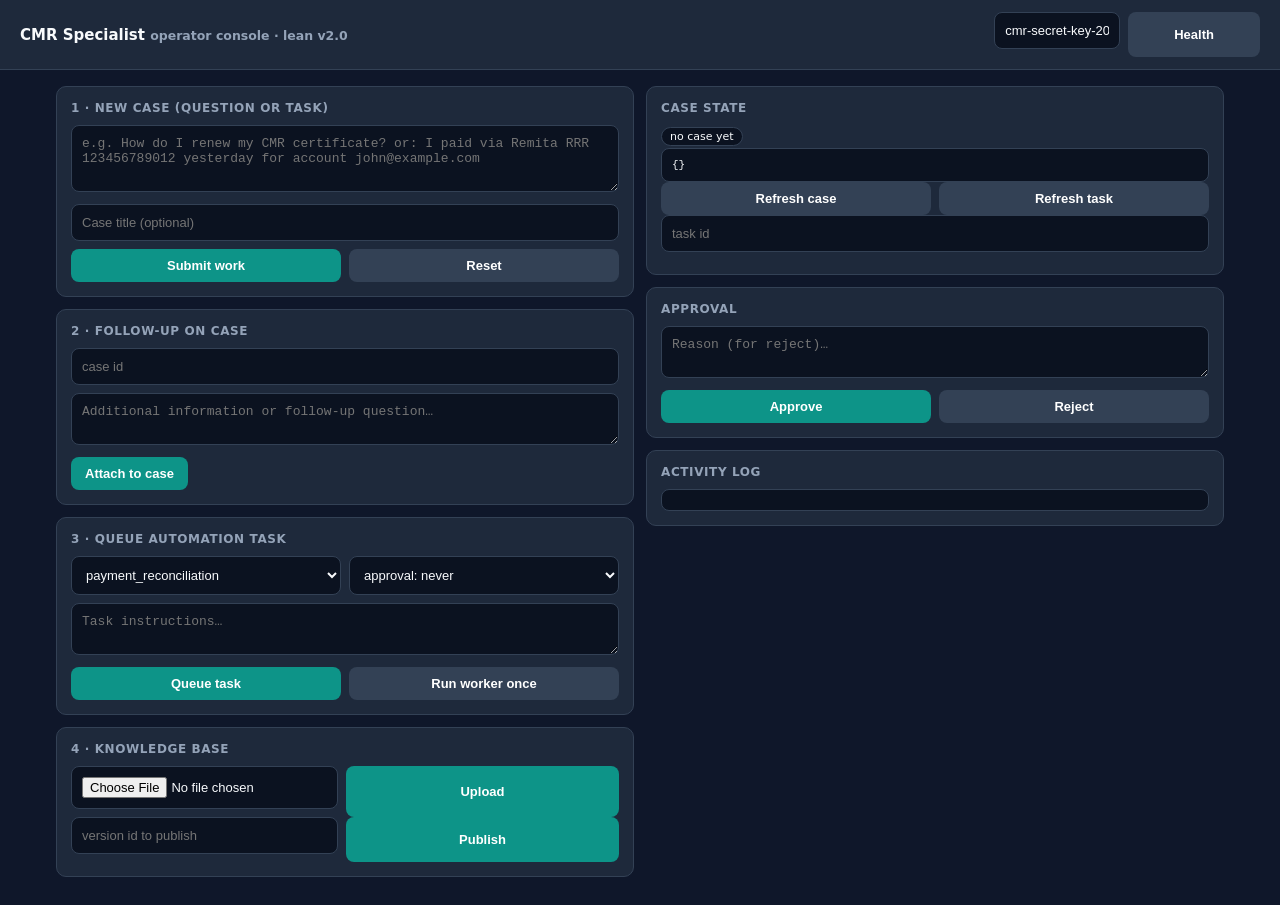
==== frontend/index.html @ 01dd5f5b "CMR Specialist v2.0: model-proposed planning, sealed tool module, OpenRouter inference, manuals" ====
<!DOCTYPE html>
<html lang="en">
<head>
<meta charset="UTF-8"><meta name="viewport" content="width=device-width, initial-scale=1.0">
<title>CMR Specialist — Operator Console (v2.0)</title>
<style>
:root{--bg:#0f172a;--panel:#1e293b;--line:#334155;--tx:#f8fafc;--mut:#94a3b8;--acc:#0d9488}
*{box-sizing:border-box;margin:0;padding:0}body{font-family:Inter,system-ui,sans-serif;background:var(--bg);color:var(--tx);min-height:100vh}
header{display:flex;justify-content:space-between;align-items:center;padding:12px 20px;background:var(--panel);border-bottom:1px solid var(--line)}
h1{font-size:15px}small{color:var(--mut)}
main{display:grid;grid-template-columns:1fr 1fr;gap:12px;padding:16px;max-width:1200px;margin:0 auto}
.card{background:var(--panel);border:1px solid var(--line);border-radius:10px;padding:14px;margin-bottom:12px}
.card h2{font-size:12px;text-transform:uppercase;letter-spacing:.05em;color:var(--mut);margin-bottom:10px}
textarea,input,select{width:100%;background:#0b1220;border:1px solid var(--line);color:var(--tx);border-radius:8px;padding:10px;font-size:13px;margin-bottom:8px}
button{background:var(--acc);border:none;color:#fff;padding:9px 14px;border-radius:8px;font-weight:600;cursor:pointer;font-size:13px}
button.ghost{background:#334155}button:disabled{opacity:.5}
pre{background:#0b1220;border:1px solid var(--line);border-radius:8px;padding:10px;font-size:11px;overflow:auto;max-height:320px;white-space:pre-wrap}
.row{display:flex;gap:8px}.row>*{flex:1}
.badge{display:inline-block;padding:2px 8px;border-radius:12px;font-size:11px;background:#0b1220;border:1px solid var(--line);margin:2px 4px 2px 0}
.ok{color:#34d399}.warn{color:#fbbf24}.err{color:#f87171}
@media(max-width:900px){main{grid-template-columns:1fr}}
</style>
</head>
<body>
<header>
<div><h1>CMR Specialist <small>operator console · lean v2.0</small></h1></div>
<div class="row" style="max-width:420px"><input id="apiKey" value="cmr-secret-key-2026" placeholder="API key"><button class="ghost" onclick="checkHealth()">Health</button></div>
</header>
<main>
<div>
<div class="card"><h2>1 · New case (question or task)</h2>
<textarea id="caseText" rows="3" placeholder="e.g. How do I renew my CMR certificate? or: I paid via Remita RRR 123456789012 yesterday for account john@example.com"></textarea>
<input id="caseTitle" placeholder="Case title (optional)">
<div class="row"><button onclick="createCase()">Submit work</button><button class="ghost" onclick="resetAll()">Reset</button></div>
</div>
<div class="card"><h2>2 · Follow-up on case</h2>
<input id="caseId" placeholder="case id">
<textarea id="followText" rows="2" placeholder="Additional information or follow-up question…"></textarea>
<button onclick="addMessage()">Attach to case</button>
</div>
<div class="card"><h2>3 · Queue automation task</h2>
<div class="row"><select id="taskType"><option value="payment_reconciliation">payment_reconciliation</option><option value="change_of_ownership">change_of_ownership</option><option value="general_support">general_support</option></select>
<select id="appr"><option value="never">approval: never</option><option value="sensitive">approval: sensitive</option><option value="always">approval: always</option></select></div>
<textarea id="taskInstr" rows="2" placeholder="Task instructions…"></textarea>
<div class="row"><button onclick="createTask()">Queue task</button><button class="ghost" onclick="runWorkerOnce()">Run worker once</button></div>
</div>
<div class="card"><h2>4 · Knowledge base</h2>
<div class="row"><input type="file" id="kbFile"><button onclick="uploadDoc()">Upload</button></div>
<div class="row"><input id="verId" placeholder="version id to publish"><button onclick="publishVer()">Publish</button></div>
</div>
</div>
<div>
<div class="card"><h2>Case state</h2><div id="statusLine"><span class="badge">no case yet</span></div><pre id="caseOut">{}</pre>
<div class="row"><button class="ghost" onclick="refreshCase()">Refresh case</button><button class="ghost" onclick="refreshTask()">Refresh task</button></div>
<input id="taskId" placeholder="task id"></div>
<div class="card"><h2>Approval</h2>
<textarea id="apprReason" rows="2" placeholder="Reason (for reject)…"></textarea>
<div class="row"><button onclick="decide(true)">Approve</button><button class="ghost" onclick="decide(false)">Reject</button></div>
</div>
<div class="card"><h2>Activity log</h2><pre id="log"></pre></div>
</div>
</main>
<script>
const API = location.host ? '' : 'http://localhost:8080';
let lastCase=null,lastTask=null;
const $=id=>document.getElementById(id);
const hdr=()=>({'Content-Type':'application/json','X-API-Key':$('apiKey').value});
function say(m){$('log').textContent=new Date().toLocaleTimeString()+' '+m+'\n'+$('log').textContent;}
async function checkHealth(){const r=await fetch(API+'/health');say('health: '+await r.text());}
async function createCase(){const b={text:$('caseText').value,title:$('caseTitle').value||null};
const r=await fetch(API+'/cases',{method:'POST',headers:hdr(),body:JSON.stringify(b)});const j=await r.json();
lastCase=j.case_id;$('caseId').value=j.case_id||'';if(j.task_id){lastTask=j.task_id;$('taskId').value=j.task_id;}
say('create-case '+r.status);await refreshCase();}
async function createTask(){const r=await fetch(API+'/cases/'+$('caseId').value+'/tasks',{method:'POST',headers:hdr(),body:JSON.stringify({task_type:$('taskType').value,instructions:$('taskInstr').value||$('caseText').value,approval_required:$('appr').value})});const j=await r.json();lastTask=j.id;$('taskId').value=j.id||'';say('task '+r.status+' '+j.status);await refreshTask();}
async function addMessage(){if(!$('caseId').value)return say('no case');const r=await fetch(API+'/cases/'+$('caseId').value+'/messages',{method:'POST',headers:hdr(),body:JSON.stringify({text:$('followText').value})});const j=await r.json();if(j.task_id){$('taskId').value=j.task_id;lastTask=j.task_id;}say('follow-up '+r.status+' '+(j.status||j.intent)+(j.resumed&&j.resumed.length?' resumed='+j.resumed.length:''));$('followText').value='';await refreshCase();if(j.task_id)await refreshTask();}
async function refreshCase(){if(!$('caseId').value)return;const r=await fetch(API+'/cases/'+$('caseId').value,{headers:{'X-API-Key':$('apiKey').value}});const j=await r.json();$('caseOut').textContent=JSON.stringify(j,null,2);
const f=Object.keys(j.fields||{});$('statusLine').innerHTML='<span class="badge">case '+j.case.id.slice(0,8)+'</span>'+f.map(k=>'<span class="badge">'+k+' v'+j.fields[k].version+'</span>').join('')+(j.tasks||[]).map(t=>'<span class="badge">'+t.task_type+': '+t.status+'</span>').join('');}
async function refreshTask(){if(!$('taskId').value)return;const r=await fetch(API+'/tasks/'+$('taskId').value,{headers:{'X-API-Key':$('apiKey').value}});const t=await r.text();$('caseOut').textContent=t;try{const j=JSON.parse(t);$('statusLine').innerHTML='<span class="badge">'+j.status+'</span> <span class="badge">plan: '+j.plan_proposed_by+(j.plan_fallback?' (fallback)':'')+'</span>';}catch(e){}say('task refresh '+r.status);}
async function decide(ok){const r=await fetch(API+'/tasks/'+$('taskId').value+'/approvals',{method:'POST',headers:hdr(),body:JSON.stringify({decision:ok?'approved':'rejected',reason:$('apprReason').value||null})});say('approval '+r.status+' '+await r.text());await refreshTask();}
async function uploadDoc(){const f=$('kbFile').files[0];if(!f)return say('no file');const fd=new FormData();fd.append('file',f);
const r=await fetch(API+'/knowledge/documents?'+new URLSearchParams(),{method:'POST',headers:{'X-API-Key':$('apiKey').value},body:fd});const j=await r.json();$('verId').value=j.version_id||'';say('upload '+r.status+' chunks='+(j.chunks||'?'));}
async function publishVer(){const r=await fetch(API+'/knowledge/versions/'+$('verId').value+'/publish',{method:'POST',headers:hdr(),body:'{}'});say('publish '+r.status+' '+await r.text());}
async function runWorkerOnce(){say('worker runs server-side (see /health oldest_queued_job_age_s). Poll task status with Refresh task.');await refreshTask();}
function resetAll(){$('caseId').value='';$('taskId').value='';$('caseOut').textContent='{}';say('reset');}
</script>
</body>
</html>
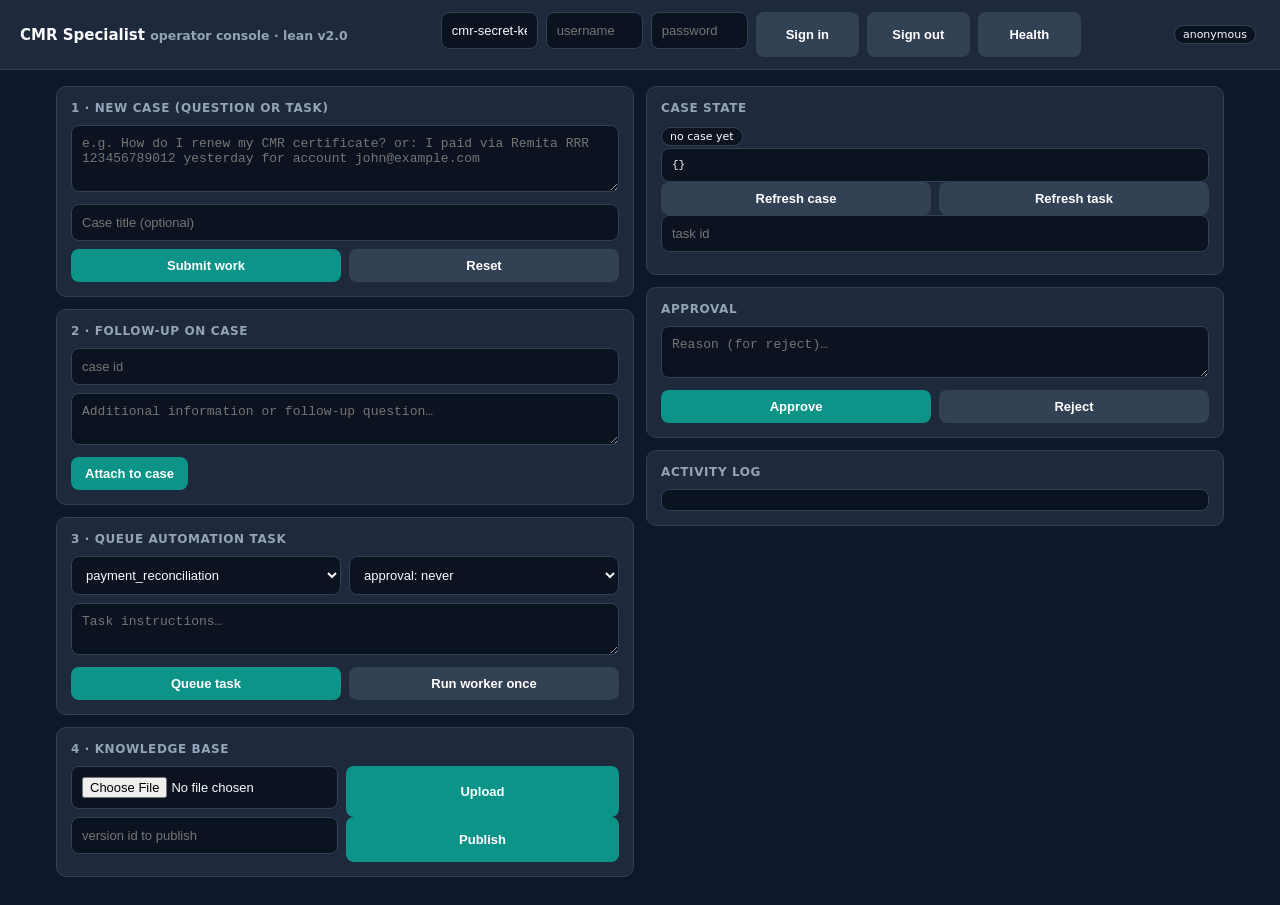
==== commit 826c5806: "Shed locks: users + sessions + console sign-in, actor on approvals" ====
--- a/frontend/index.html
+++ b/frontend/index.html
@@ -24,7 +24,8 @@
 <body>
 <header>
 <div><h1>CMR Specialist <small>operator console · lean v2.0</small></h1></div>
-<div class="row" style="max-width:420px"><input id="apiKey" value="cmr-secret-key-2026" placeholder="API key"><button class="ghost" onclick="checkHealth()">Health</button></div>
+<div class="row" style="max-width:640px"><input id="apiKey" value="cmr-secret-key-2026" placeholder="API key"><input id="loginUser" placeholder="username" style="max-width:130px"><input id="loginPass" type="password" placeholder="password" style="max-width:130px"><button class="ghost" onclick="doLogin()">Sign in</button><button class="ghost" onclick="doLogout()">Sign out</button><button class="ghost" onclick="checkHealth()">Health</button></div>
+<div class="row"><span class="badge" id="whoami">anonymous</span></div>
 </header>
 <main>
 <div>
@@ -64,7 +65,9 @@
 const API = location.host ? '' : 'http://localhost:8080';
 let lastCase=null,lastTask=null;
 const $=id=>document.getElementById(id);
-const hdr=()=>({'Content-Type':'application/json','X-API-Key':$('apiKey').value});
+const hdr=()=>{const h={'Content-Type':'application/json','X-API-Key':$('apiKey').value};const t=localStorage.getItem('cmr_token');if(t)h['Authorization']='Bearer '+t;return h;};
+async function doLogin(){const r=await fetch(API+'/auth/login',{method:'POST',headers:{'Content-Type':'application/json'},body:JSON.stringify({username:$('loginUser').value,password:$('loginPass').value})});const j=await r.json();if(r.ok&&j.token){localStorage.setItem('cmr_token',j.token);$('whoami').textContent='signed in: '+j.username;$('loginPass').value='';say('login ok '+j.username);}else{say('login failed '+(j.detail||r.status));}}
+async function doLogout(){try{await fetch(API+'/auth/logout',{method:'POST',headers:hdr()});}catch(e){}localStorage.removeItem('cmr_token');$('whoami').textContent='anonymous';say('signed out');}
 function say(m){$('log').textContent=new Date().toLocaleTimeString()+' '+m+'\n'+$('log').textContent;}
 async function checkHealth(){const r=await fetch(API+'/health');say('health: '+await r.text());}
 async function createCase(){const b={text:$('caseText').value,title:$('caseTitle').value||null};
